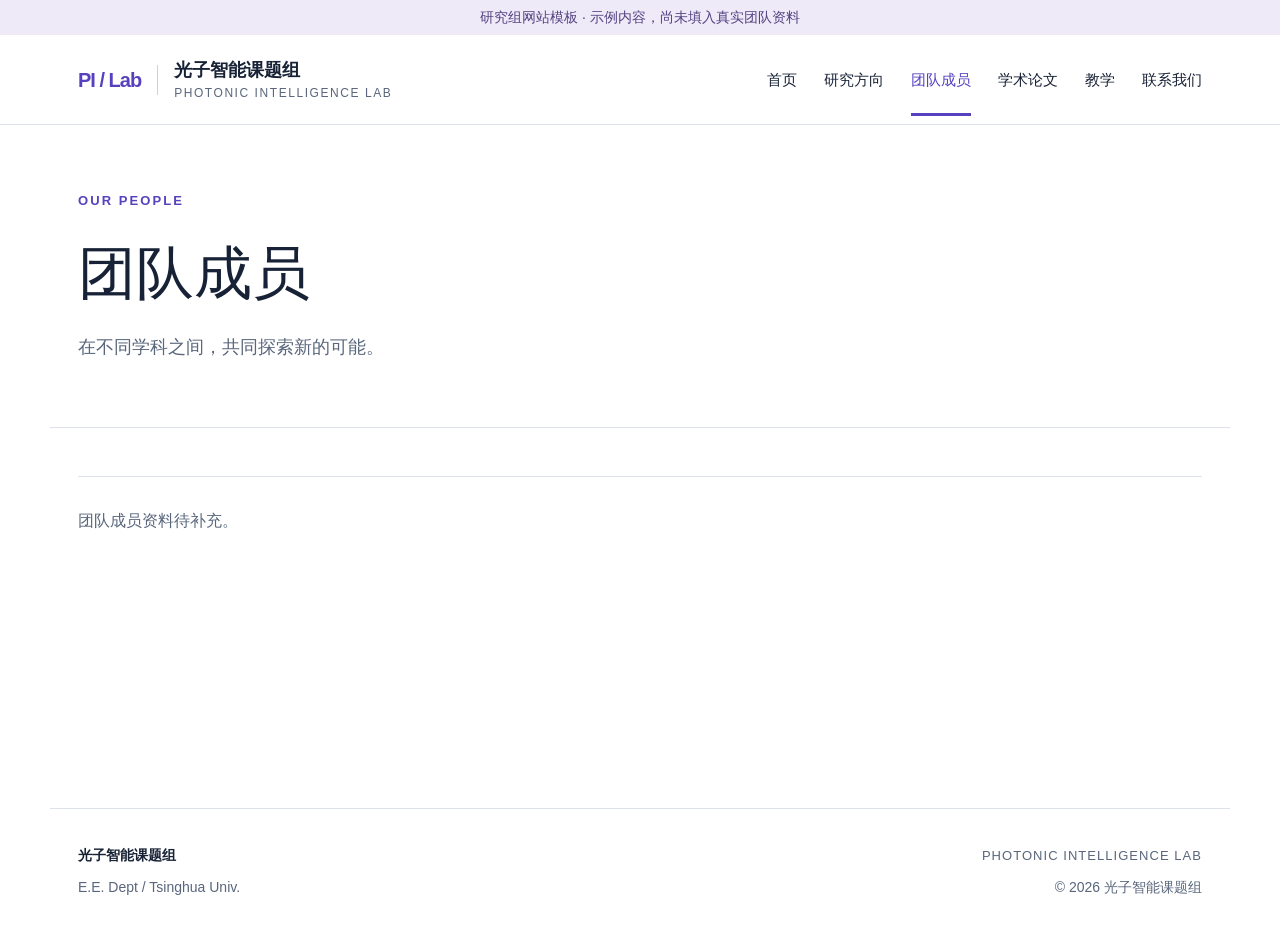
==== people.html @ 5245cc7e "Add files via upload" ====
<!doctype html>
<html lang="zh-CN"><head><meta charset="utf-8"><meta name="viewport" content="width=device-width,initial-scale=1"><meta name="description" content="探索光子与智能的交汇：光学计算、集成光子学与智能感知。"><meta name="color-scheme" content="light"><title>团队成员 | 光子智能课题组</title><link rel="stylesheet" href="style.css"><script src="main.js" defer></script></head>
<body><a class="skip" href="#main">跳转至正文</a><div class="demo">研究组网站模板 · 示例内容，尚未填入真实团队资料</div><header><div class="header-inner"><a class="brand" href="index.html"><span class="monogram">PI / Lab</span><span>光子智能课题组<small>PHOTONIC INTELLIGENCE LAB</small></span></a><button class="menu-toggle" aria-expanded="false" aria-controls="navigation">菜单 <span aria-hidden="true">☰</span></button><nav id="navigation" aria-label="主导航"><a href="index.html" >首页</a><a href="research.html" >研究方向</a><a href="people.html" aria-current=page>团队成员</a><a href="publications.html" >学术论文</a><a href="teaching.html" >教学</a><a href="contact.html" >联系我们</a></nav></div></header>
<main id="main"><section class="page-head wrap"><p class="eyebrow">OUR PEOPLE</p><h1>团队成员</h1><p class="lead">在不同学科之间，共同探索新的可能。</p></section><section class="wrap page-content people-grid"><p class="empty">团队成员资料待补充。</p></section></main><footer><div><strong>光子智能课题组</strong><p>E.E. Dept / Tsinghua Univ.</p></div><div class="footer-right"><span>PHOTONIC INTELLIGENCE LAB</span><p>© <span id="year">2026</span> 光子智能课题组</p></div></footer></body></html>
---- style.css ----
:root{--ink:#182236;--muted:#59667b;--accent:#5741bf;--line:#dce1eb;--soft:#f4f6fa;--max:1180px}*{box-sizing:border-box}html{scroll-behavior:smooth;scroll-padding-top:110px}body{margin:0;color:var(--ink);font:16px/1.8 -apple-system,BlinkMacSystemFont,"Segoe UI","PingFang SC","Microsoft YaHei",sans-serif}a{color:inherit;text-decoration:none}a,button{touch-action:manipulation}a:focus-visible,button:focus-visible{outline:3px solid #a990ff;outline-offset:5px}p,h1,h2,h3{margin-top:0}p{color:var(--muted)}h1,h2,h3{line-height:1.4}h2{font-size:clamp(1.6rem,3vw,2rem);font-weight:650}h3{font-size:1.2rem}.wrap{max-width:var(--max);margin:auto;padding-left:28px;padding-right:28px}.demo{text-align:center;background:#eeeaf8;color:#544282;font-size:.875rem;padding:5px 16px}header{position:sticky;top:0;z-index:10;background:#fffffff5;border-bottom:1px solid var(--line)}.header-inner{max-width:var(--max);margin:auto;padding:22px 28px;display:flex;justify-content:space-between;align-items:center;gap:24px}.brand{display:flex;gap:16px;align-items:center;font-weight:700;font-size:1.125rem;line-height:1.5}.brand small{display:block;font-size:.75rem;letter-spacing:.13em;color:var(--muted);font-weight:500}.monogram{border-right:1px solid #cbd2df;padding-right:16px;color:var(--accent);font-size:1.25rem;font-weight:800;letter-spacing:-.05em;white-space:nowrap}nav{display:flex;gap:27px;font-size:.9375rem}nav a{position:relative;white-space:nowrap}nav a:hover,nav a[aria-current]{color:var(--accent)}nav a[aria-current]:after{content:"";position:absolute;bottom:-23px;left:0;right:0;height:3px;background:var(--accent)}.menu-toggle{display:none}.hero{background:radial-gradient(ellipse at 100% 20%,#474096 0,transparent 55%),linear-gradient(120deg,#101c34,#182648 65%,#352b6a);color:white}.hero-inner{max-width:var(--max);margin:auto;padding:70px 28px 25px}.eyebrow{font-size:.8125rem;font-weight:650;letter-spacing:.16em;color:var(--accent);margin-bottom:20px}.hero .eyebrow{color:#bfb9ee}.hero h1{font-size:clamp(2.25rem,4.7vw,4.125rem);font-weight:550;line-height:1.38;letter-spacing:.01em;margin-bottom:23px}.hero p:not(.eyebrow){color:#ced5e5;max-width:560px;font-size:1.0625rem;line-height:1.95}.button{display:inline-flex;gap:40px;align-items:center;background:#fff;color:#243254;padding:12px 23px;margin:13px 0 48px}.button:hover{background:#e5e2fb}.hero-bottom{display:flex;justify-content:space-between;border-top:1px solid #ffffff30;padding-top:20px;font-size:.8125rem;letter-spacing:.14em;color:#bac4dc}.mission{display:grid;grid-template-columns:1fr 1.15fr;gap:90px;padding-top:76px;padding-bottom:74px}.mission h2{max-width:310px}.mission p{margin-bottom:20px}.text-link{font-weight:600;color:var(--accent);font-size:.9375rem}.text-link:hover{text-decoration:underline}.text-link span{margin-left:12px}.research-section{background:var(--soft);padding:66px 0 72px}.section-title{display:flex;align-items:center;justify-content:space-between;gap:20px;margin-bottom:30px}.section-title h2{margin:0}.section-title .eyebrow{margin-bottom:10px}.research-grid{display:grid;grid-template-columns:repeat(3,1fr);gap:24px}.research-card{background:white;border-top:3px solid var(--accent);padding:26px 28px;display:flex;flex-direction:column;transition:transform .2s,box-shadow .2s}.research-card:hover{transform:translateY(-4px);box-shadow:0 14px 36px #14254312}.card-top{display:flex;justify-content:space-between;color:var(--muted);font-size:.8125rem;letter-spacing:.08em;margin-bottom:35px}.research-card h3{font-size:1.4rem;margin-bottom:2px}.english{font-size:.9375rem;margin-bottom:20px}.research-card p{line-height:1.9}.card-end{margin-top:auto;padding-top:18px;border-top:1px solid var(--line);font-size:.9375rem;color:var(--accent);display:flex;justify-content:space-between}.news-grid{display:grid;grid-template-columns:1.2fr 1fr;gap:90px;padding-top:70px;padding-bottom:85px}.empty{border-top:1px solid var(--line);padding:30px 0 45px;width:100%;color:var(--muted)}.update{padding:22px 0;border-top:1px solid var(--line)}.update time{color:var(--muted);font-size:.875rem}.update h3{margin:10px 0}.update p{margin:0}.page-head{padding-top:64px;padding-bottom:45px;border-bottom:1px solid var(--line)}.page-head h1{font-size:clamp(2.3rem,5vw,3.6rem);margin-bottom:18px;font-weight:550}.lead{font-size:1.125rem;max-width:720px}.page-content{padding-top:48px;padding-bottom:85px;min-height:380px}.research-row{display:grid;grid-template-columns:100px 1fr;gap:40px;padding:54px 0;border-bottom:1px solid var(--line)}.research-row:last-child{border:0}.research-row h2{margin-bottom:20px}.research-row .eyebrow{margin-bottom:10px}.research-number{font-size:3rem;color:#a7aec3;font-weight:300}.research-list{padding-bottom:55px}.research-row p{max-width:740px}.content-image{width:100%;height:auto;object-fit:cover;display:block;margin:20px 0}.people-grid{display:grid;grid-template-columns:repeat(3,1fr);gap:32px}.people-grid>.empty{grid-column:1/-1}.person{border-top:1px solid var(--line);padding:20px 0}.person .content-image{aspect-ratio:4/3;object-fit:cover}.person h2{font-size:1.5rem}.publication-year{display:grid;grid-template-columns:100px 1fr;gap:35px;margin-bottom:30px}.publication{padding:0 0 28px;margin:0 0 28px;border-bottom:1px solid var(--line)}.publication p{margin-bottom:6px}.venue{font-style:italic}.pub-links{display:flex;gap:24px;flex-wrap:wrap}.course{padding-bottom:30px;margin-bottom:30px;border-bottom:1px solid var(--line)}.contact-grid{display:grid;grid-template-columns:1.2fr 1fr;gap:70px}.contact-grid aside{background:var(--soft);padding:30px}.contact-grid dt{font-size:.875rem;color:var(--muted);margin-top:24px}.contact-grid dd{margin-left:0;overflow-wrap:anywhere}footer{max-width:var(--max);margin:auto;display:flex;justify-content:space-between;gap:32px;padding:34px 28px;border-top:1px solid var(--line);font-size:.875rem}footer p{margin:7px 0 0}.footer-right{text-align:right;color:var(--muted)}.footer-right>span{letter-spacing:.08em;font-size:.8125rem}.skip{position:fixed;top:-100px;left:20px;z-index:100;padding:10px;background:white}.skip:focus{top:10px}h1,h2,h3,p,a{overflow-wrap:break-word}
@media(max-width:1000px){nav{gap:16px}.brand small{letter-spacing:0}.monogram{display:none}.mission,.news-grid{gap:40px}.research-card{padding:22px}.header-inner{gap:16px}}
@media(max-width:760px){.header-inner{flex-wrap:wrap;padding:17px 22px}.brand{font-size:1rem}.brand small{font-size:.75rem}.menu-toggle{display:block;border:1px solid var(--line);padding:7px 12px;background:white;color:var(--ink);font:inherit;font-size:.875rem}.js nav{display:none}.js nav.open,nav{display:grid;grid-template-columns:repeat(3,1fr);width:100%;gap:8px 18px;padding-top:12px}nav a{padding:6px 0}nav a[aria-current]:after{bottom:0;right:auto;width:24px}.wrap{padding-left:22px;padding-right:22px}.hero-inner{padding:48px 22px 22px}.hero h1{font-size:clamp(2rem,8vw,3.5rem)}.hero-bottom{letter-spacing:.02em;gap:15px;flex-wrap:wrap}.mission,.news-grid,.contact-grid{grid-template-columns:1fr;gap:28px}.mission{padding-top:46px;padding-bottom:46px}.mission h2{max-width:none;margin-bottom:0}.research-grid,.people-grid{grid-template-columns:1fr}.research-section{padding:46px 0}.card-top{margin-bottom:22px}.news-grid{padding-top:46px;padding-bottom:30px}.page-head{padding-top:42px}.research-row{grid-template-columns:42px 1fr;gap:18px;padding:35px 0}.research-number{font-size:2rem}.publication-year{grid-template-columns:1fr;gap:12px}.page-content{padding-top:35px;padding-bottom:45px}footer{flex-direction:column;gap:20px;padding:30px 22px}.footer-right{text-align:left}.section-title{align-items:flex-end}.demo{font-size:.75rem}}
@media(prefers-reduced-motion:reduce){html{scroll-behavior:auto}*{transition:none!important}}
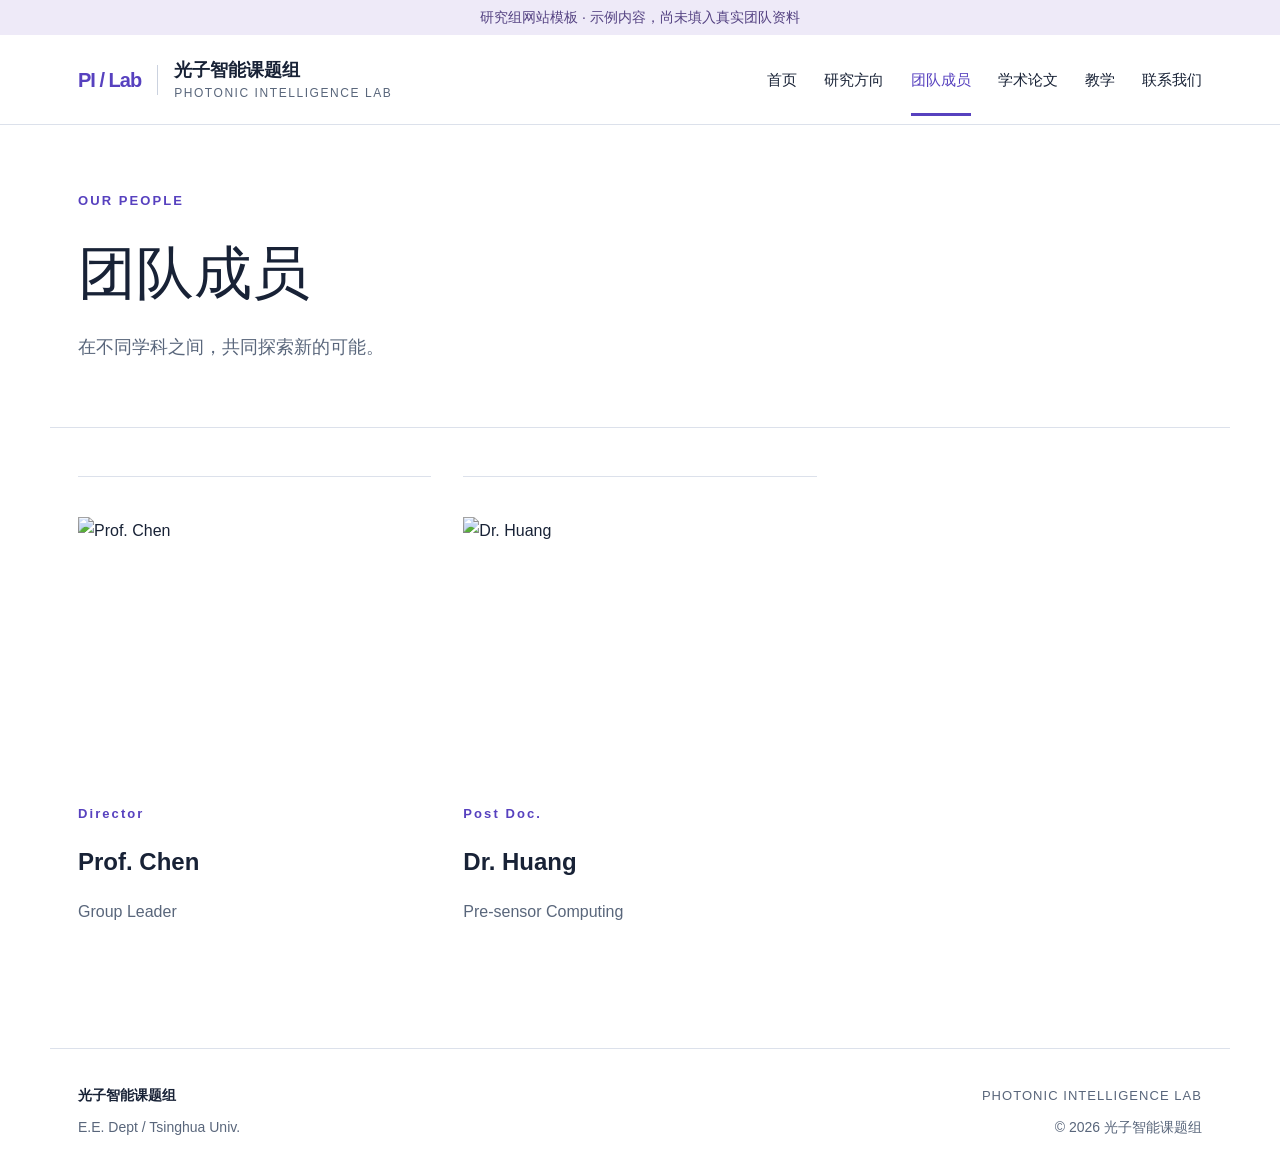
==== commit c96146b0: "Add files via upload" ====
--- a/people.html
+++ b/people.html
@@ -1,4 +1,4 @@
 <!doctype html>
 <html lang="zh-CN"><head><meta charset="utf-8"><meta name="viewport" content="width=device-width,initial-scale=1"><meta name="description" content="探索光子与智能的交汇：光学计算、集成光子学与智能感知。"><meta name="color-scheme" content="light"><title>团队成员 | 光子智能课题组</title><link rel="stylesheet" href="style.css"><script src="main.js" defer></script></head>
 <body><a class="skip" href="#main">跳转至正文</a><div class="demo">研究组网站模板 · 示例内容，尚未填入真实团队资料</div><header><div class="header-inner"><a class="brand" href="index.html"><span class="monogram">PI / Lab</span><span>光子智能课题组<small>PHOTONIC INTELLIGENCE LAB</small></span></a><button class="menu-toggle" aria-expanded="false" aria-controls="navigation">菜单 <span aria-hidden="true">☰</span></button><nav id="navigation" aria-label="主导航"><a href="index.html" >首页</a><a href="research.html" >研究方向</a><a href="people.html" aria-current=page>团队成员</a><a href="publications.html" >学术论文</a><a href="teaching.html" >教学</a><a href="contact.html" >联系我们</a></nav></div></header>
-<main id="main"><section class="page-head wrap"><p class="eyebrow">OUR PEOPLE</p><h1>团队成员</h1><p class="lead">在不同学科之间，共同探索新的可能。</p></section><section class="wrap page-content people-grid"><p class="empty">团队成员资料待补充。</p></section></main><footer><div><strong>光子智能课题组</strong><p>E.E. Dept / Tsinghua Univ.</p></div><div class="footer-right"><span>PHOTONIC INTELLIGENCE LAB</span><p>© <span id="year">2026</span> 光子智能课题组</p></div></footer></body></html>+<main id="main"><section class="page-head wrap"><p class="eyebrow">OUR PEOPLE</p><h1>团队成员</h1><p class="lead">在不同学科之间，共同探索新的可能。</p></section><section class="wrap page-content people-grid"><article class="person"><img class="content-image" src="assets/Prof.jpg" alt="Prof. Chen" loading="lazy" width="800" height="500"><p class="eyebrow">Director</p><h2>Prof. Chen</h2><p>Group Leader</p></article><article class="person"><img class="content-image" src="assets/PostD.jpg" alt="Dr. Huang" loading="lazy" width="800" height="500"><p class="eyebrow">Post Doc.</p><h2>Dr. Huang</h2><p>Pre-sensor Computing</p></article></section></main><footer><div><strong>光子智能课题组</strong><p>E.E. Dept / Tsinghua Univ.</p></div><div class="footer-right"><span>PHOTONIC INTELLIGENCE LAB</span><p>© <span id="year">2026</span> 光子智能课题组</p></div></footer></body></html>
